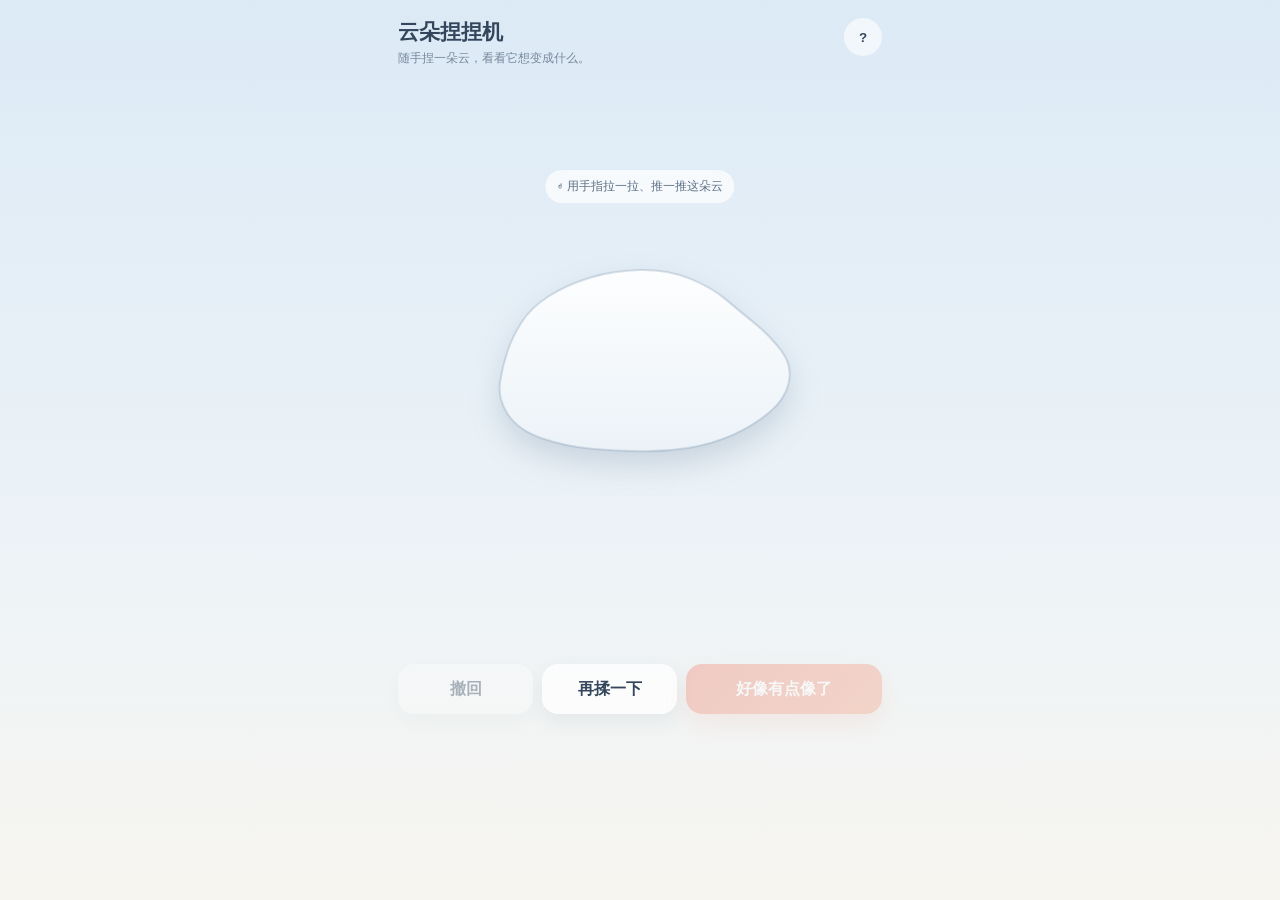
==== index.html @ 97c997d3 "feat: add mobile cloud squish prototype" ====
<!doctype html>
<html lang="zh-CN">
<head>
<meta charset="utf-8">
<meta name="viewport" content="width=device-width,initial-scale=1,maximum-scale=1,user-scalable=no,viewport-fit=cover">
<meta name="theme-color" content="#dceaf6">
<meta name="apple-mobile-web-app-capable" content="yes">
<title>云朵捏捏机</title>
<style>
:root{--ink:#34465b;--muted:#76879a;--accent:#f08d79}*{box-sizing:border-box;-webkit-tap-highlight-color:transparent}html,body{margin:0;width:100%;min-height:100%;overflow-x:hidden;background:linear-gradient(180deg,#dceaf6 0%,#edf3f7 62%,#f7f5f0 100%);font-family:-apple-system,BlinkMacSystemFont,"PingFang SC","Microsoft YaHei",sans-serif;color:var(--ink);overscroll-behavior:none}body:before{content:"";position:fixed;inset:0;pointer-events:none;opacity:.2;background-image:radial-gradient(rgba(255,255,255,.9) .7px,transparent .7px);background-size:8px 8px}.app{width:min(100%,520px);min-height:100dvh;margin:auto;padding:calc(18px + env(safe-area-inset-top)) 18px calc(20px + env(safe-area-inset-bottom));position:relative}.top{display:flex;justify-content:space-between;align-items:flex-start}.brand{font-size:21px;font-weight:800}.sub{font-size:12px;color:var(--muted);margin-top:4px}.help{width:38px;height:38px;border:0;border-radius:50%;background:rgba(255,255,255,.6);color:var(--ink);font-weight:800}.stage{height:min(65dvh,610px);min-height:430px;position:relative;margin:4px 0 8px;touch-action:none}canvas{display:block;width:100%;height:100%;touch-action:none}.hint{position:absolute;top:17%;left:50%;transform:translateX(-50%);padding:8px 12px;border-radius:999px;background:rgba(255,255,255,.72);font-size:12px;color:#5d7085;white-space:nowrap;pointer-events:none;transition:.3s}.hint.hide{opacity:0;transform:translate(-50%,-8px)}.toolbar{display:grid;grid-template-columns:1fr 1fr 1.45fr;gap:9px}.btn{border:0;min-height:50px;border-radius:16px;padding:0 12px;font:inherit;font-weight:750}.btn:active{transform:scale(.98)}.btn:disabled{opacity:.38}.secondary{background:rgba(255,255,255,.75);color:var(--ink);box-shadow:0 7px 20px rgba(67,87,108,.08)}.primary{background:linear-gradient(135deg,#ee8874,#f3a183);color:#fff;box-shadow:0 10px 25px rgba(238,136,116,.28)}.sheet,.modal{position:fixed;inset:0;background:rgba(46,60,76,.22);z-index:20;display:none}.sheet.open,.modal.open{display:block}.panel{position:absolute;left:50%;bottom:0;transform:translateX(-50%);width:min(100%,520px);background:#fbfcfd;border-radius:28px 28px 0 0;padding:20px 18px calc(20px + env(safe-area-inset-bottom));box-shadow:0 -20px 60px rgba(52,68,84,.16)}.panel h2{margin:0 0 6px;font-size:20px}.panel p{margin:0 0 14px;color:var(--muted);font-size:13px}.cards{display:grid;gap:10px}.card{border:1px solid #e7edf2;background:white;border-radius:18px;padding:15px 16px;text-align:left;color:var(--ink);font:inherit;display:flex;justify-content:space-between;align-items:center}.card strong{font-size:15px}.card small{color:#93a0ad}.sheet-actions{display:grid;grid-template-columns:1fr 1fr;gap:9px;margin-top:12px}.result{display:none;padding-top:18px}.result.active{display:block}.play.hide{display:none}.result-card{background:rgba(255,255,255,.8);border:1px solid rgba(255,255,255,.9);border-radius:28px;padding:16px;box-shadow:0 18px 50px rgba(64,83,109,.14)}.result-head{display:flex;justify-content:space-between;color:#8695a6;font-size:11px;letter-spacing:.12em}.result canvas{height:auto;aspect-ratio:1/1;margin:6px 0;border-radius:22px}.place{font-size:12px;color:#8b99a8}.result h2{font-size:24px;margin:6px 0 8px}.result p{font-size:14px;line-height:1.7;color:#5d6d7e;margin:0}.result-actions{grid-template-columns:1fr 1.25fr;margin-top:12px}.tip{text-align:center;font-size:12px;color:#8997a7}.modal-box{position:absolute;left:50%;top:50%;transform:translate(-50%,-50%);width:min(calc(100% - 36px),440px);background:#fff;border-radius:24px;padding:22px;box-shadow:0 20px 60px rgba(50,65,80,.2)}.modal-box h2{margin:0 0 12px}.modal-box p{color:var(--muted);line-height:1.7;font-size:14px}.close{width:100%;margin-top:8px}@media(max-height:700px){.stage{height:57dvh;min-height:350px}.btn{min-height:46px}}
</style>
</head>
<body>
<main class="app">
<header class="top"><div><div class="brand">云朵捏捏机</div><div class="sub">随手捏一朵云，看看它想变成什么。</div></div><button id="help" class="help">?</button></header>
<section id="play" class="play"><div id="stage" class="stage"><canvas id="cloud"></canvas><div id="hint" class="hint">☝︎ 用手指拉一拉、推一推这朵云</div></div><div class="toolbar"><button id="undo" class="btn secondary" disabled>撤回</button><button id="knead" class="btn secondary">再揉一下</button><button id="imagine" class="btn primary" disabled>好像有点像了</button></div></section>
<section id="result" class="result"><div class="result-card"><div class="result-head"><span>CLOUD SIGHTING</span><span id="no">#0000</span></div><canvas id="resultCanvas"></canvas><div id="place" class="place"></div><h2 id="title"></h2><p id="desc"></p></div><div class="toolbar result-actions"><button id="adjust" class="btn secondary">返回调整</button><button id="again" class="btn primary">再捏一朵</button></div><div class="tip">可以直接截图保存这朵云。</div></section>
</main>
<div id="sheet" class="sheet"><div class="panel"><h2>你觉得，它有点像什么？</h2><p>没有标准答案，选一个你第一眼想到的。</p><div id="cards" class="cards"></div><div class="sheet-actions"><button id="back" class="btn secondary">回去捏捏</button><button id="refresh" class="btn secondary">再想想（2）</button></div></div></div>
<div id="modal" class="modal"><div class="modal-box"><h2>怎么玩</h2><p>按住云朵边缘向外拉，可以让它长出去；往里推，可以压出凹陷；「再揉一下」会随机帮你揉出一点变化。捏到满意后，让它变成猫、面包或漂浮小岛。</p><button id="close" class="btn primary close">知道了</button></div></div>
<script>
(()=>{
const $=id=>document.getElementById(id),canvas=$('cloud'),ctx=canvas.getContext('2d'),stage=$('stage'),hint=$('hint'),undo=$('undo'),knead=$('knead'),imagine=$('imagine'),sheet=$('sheet'),cards=$('cards'),refresh=$('refresh'),play=$('play'),result=$('result'),rc=$('resultCanvas'),rctx=rc.getContext('2d');
let W=1,H=1,dpr=Math.min(devicePixelRatio||1,2),pts=[],history=[],drag=false,idx=-1,last=null,changed=false,refreshLeft=2,saved=null,raf=0,t=0;
const meta={cat:{name:'一只趴着的猫',hint:'圆、软、懒洋洋',title:'趴着的猫云',desc:['悄悄长出了两只耳朵。','看起来没有起床的打算。','它只是想在天上趴一会儿。']},bread:{name:'一块刚出炉的面包',hint:'扁、蓬松、暖乎乎',title:'面包云',desc:['正在假装一块面包。','刚出炉，还带着一点天空味。','它看起来很适合配一杯牛奶。']},island:{name:'一座漂浮的小岛',hint:'不规则、有高低起伏',title:'漂浮小岛云',desc:['准备漂去一个没有闹钟的地方。','岛上今天没有人赶时间。','它可能正在寻找一片更蓝的天空。']}};
const places=['早餐开始之前','星期日下午四点','一扇没关好的窗外','回家路上的第三个红灯','刚刚醒来的天空','没有人赶时间的地方'];
function fit(){const r=canvas.getBoundingClientRect();W=Math.max(1,r.width);H=Math.max(1,r.height);canvas.width=Math.round(W*dpr);canvas.height=Math.round(H*dpr);ctx.setTransform(dpr,0,0,dpr,0,0);if(!pts.length)reset()}
function reset(){pts=[];const cx=W*.5,cy=H*.5,rx=Math.min(W*.31,145),ry=Math.min(H*.16,92),n=18;for(let i=0;i<n;i++){const a=Math.PI*2*i/n,w=1+Math.sin(a*3+.4)*.07+Math.cos(a*5)*.025;pts.push({x:cx+Math.cos(a)*rx*w,y:cy+Math.sin(a)*ry*w})}history=[];changed=false;refreshLeft=2;update();hint.classList.remove('hide')}
const clone=(a=pts)=>a.map(p=>({x:p.x,y:p.y}));
function path(c,a,off=0){c.beginPath();const n=a.length,p0=a[0];c.moveTo((a[n-1].x+p0.x)/2,(a[n-1].y+p0.y)/2+off);for(let i=0;i<n;i++){const p=a[i],q=a[(i+1)%n];c.quadraticCurveTo(p.x,p.y+off,(p.x+q.x)/2,(p.y+q.y)/2+off)}c.closePath()}
function draw(){ctx.clearRect(0,0,W,H);const off=Math.sin(t)*2.2;t+=.025;const g=ctx.createLinearGradient(0,H*.3,0,H*.7);g.addColorStop(0,'#fff');g.addColorStop(1,'#e9f1f7');ctx.save();ctx.shadowColor='rgba(82,108,136,.22)';ctx.shadowBlur=30;ctx.shadowOffsetY=14;path(ctx,pts,off);ctx.fillStyle=g;ctx.fill();ctx.restore();path(ctx,pts,off);ctx.strokeStyle='rgba(103,132,159,.24)';ctx.lineWidth=2;ctx.stroke();raf=requestAnimationFrame(draw)}
function pos(clientX,clientY){const r=canvas.getBoundingClientRect();return{x:clientX-r.left,y:clientY-r.top}}
function nearest(p){let bi=-1,bd=1e9;pts.forEach((q,i)=>{const d=Math.hypot(q.x-p.x,q.y-p.y);if(d<bd){bd=d;bi=i}});return bd<88?bi:-1}
function center(){return pts.reduce((a,p)=>({x:a.x+p.x/pts.length,y:a.y+p.y/pts.length}),{x:0,y:0})}
function smooth(s=.08){const a=clone(),n=pts.length;for(let i=0;i<n;i++){const p=a[(i-1+n)%n],c=a[i],q=a[(i+1)%n];pts[i].x=c.x*(1-s)+(p.x+q.x)*.5*s;pts[i].y=c.y*(1-s)+(p.y+q.y)*.5*s}}
function deform(i,dx,dy){const n=pts.length,c=center(),weights=[.18,.5,1,.5,.18];for(let k=-2;k<=2;k++){const j=(i+k+n)%n,w=weights[k+2];pts[j].x+=dx*w;pts[j].y+=dy*w;pts[j].x=Math.max(20,Math.min(W-20,pts[j].x));pts[j].y=Math.max(38,Math.min(H-35,pts[j].y));const vx=pts[j].x-c.x,vy=pts[j].y-c.y,r=Math.hypot(vx,vy),max=Math.min(W,H)*.43;if(r>max){pts[j].x=c.x+vx/r*max;pts[j].y=c.y+vy/r*max}}smooth(.06)}
function begin(p){idx=nearest(p);if(idx<0)return false;history.push(clone());if(history.length>10)history.shift();drag=true;last=p;hint.classList.add('hide');update();return true}
function move(p){if(!drag)return;deform(idx,p.x-last.x,p.y-last.y);last=p;changed=true;update()}
function end(){if(!drag)return;drag=false;idx=-1;smooth(.04)}
if('PointerEvent'in window){canvas.addEventListener('pointerdown',e=>{if(begin(pos(e.clientX,e.clientY))){if(canvas.setPointerCapture)canvas.setPointerCapture(e.pointerId);e.preventDefault()}});canvas.addEventListener('pointermove',e=>{if(drag){move(pos(e.clientX,e.clientY));e.preventDefault()}},{passive:false});canvas.addEventListener('pointerup',end);canvas.addEventListener('pointercancel',end)}else{canvas.addEventListener('touchstart',e=>{const x=e.touches[0];if(x&&begin(pos(x.clientX,x.clientY)))e.preventDefault()},{passive:false});canvas.addEventListener('touchmove',e=>{const x=e.touches[0];if(x&&drag){move(pos(x.clientX,x.clientY));e.preventDefault()}},{passive:false});canvas.addEventListener('touchend',end);canvas.addEventListener('touchcancel',end)}
function update(){undo.disabled=!history.length;imagine.disabled=!changed}
undo.onclick=()=>{const a=history.pop();if(a){pts=a;changed=history.length>0;update()}};
knead.onclick=()=>{history.push(clone());if(history.length>10)history.shift();const c=center();for(let n=0;n<3;n++){const i=Math.floor(Math.random()*pts.length),p=pts[i],vx=p.x-c.x,vy=p.y-c.y,r=Math.max(1,Math.hypot(vx,vy)),a=10+Math.random()*16;p.x+=vx/r*a*(Math.random()>.35?1:-.5);p.y+=vy/r*a*(Math.random()>.35?1:-.5)}smooth(.12);changed=true;hint.classList.add('hide');update()};
function rank(){const xs=pts.map(p=>p.x),ys=pts.map(p=>p.y),ratio=(Math.max(...xs)-Math.min(...xs))/(Math.max(...ys)-Math.min(...ys));return ratio>1.75?['bread','cat','island']:ratio<1.3?['island','cat','bread']:['cat','island','bread']}
function show(){cards.innerHTML='';rank().forEach(id=>{const b=document.createElement('button');b.className='card';b.innerHTML=`<strong>${meta[id].name}</strong><small>${meta[id].hint} →</small>`;b.onclick=()=>choose(id);cards.appendChild(b)});sheet.classList.add('open')}
imagine.onclick=show;$('back').onclick=()=>sheet.classList.remove('open');sheet.onclick=e=>{if(e.target===sheet)sheet.classList.remove('open')};refresh.onclick=()=>{if(refreshLeft>0){refreshLeft--;refresh.textContent=refreshLeft?`再想想（${refreshLeft}）`:'就从这三个里选';if(!refreshLeft)refresh.disabled=true;show()}};
function bounds(a){const xs=a.map(p=>p.x),ys=a.map(p=>p.y);return{minX:Math.min(...xs),maxX:Math.max(...xs),minY:Math.min(...ys),maxY:Math.max(...ys)}}
function normalized(a,w,h){const b=bounds(a),bw=b.maxX-b.minX,bh=b.maxY-b.minY,s=Math.min(w*.62/bw,h*.62/bh),ox=(w-bw*s)/2-b.minX*s,oy=(h-bh*s)/2-b.minY*s;return a.map(p=>({x:p.x*s+ox,y:p.y*s+oy}))}
function choose(id){saved=clone();sheet.classList.remove('open');render(id);play.classList.add('hide');result.classList.add('active')}
function render(id){const size=Math.min(900,Math.max(560,innerWidth*2));rc.width=rc.height=size;const p=normalized(pts,size,size),b=bounds(p),bw=b.maxX-b.minX,bh=b.maxY-b.minY,cx=(b.minX+b.maxX)/2,cy=(b.minY+b.maxY)/2,seed=Math.floor(Math.random()*9000)+1000,m=meta[id];const bg=rctx.createLinearGradient(0,0,0,size);bg.addColorStop(0,id==='bread'?'#f5dfcb':'#cfe4f4');bg.addColorStop(1,'#f6f7f5');rctx.fillStyle=bg;rctx.fillRect(0,0,size,size);rctx.save();rctx.shadowColor='rgba(60,78,98,.15)';rctx.shadowBlur=24;rctx.shadowOffsetY=12;path(rctx,p);rctx.fillStyle=id==='bread'?'#f5d5aa':'#fffdf8';rctx.fill();rctx.restore();rctx.strokeStyle='#596778';rctx.lineWidth=size*.007;rctx.lineCap='round';rctx.lineJoin='round';if(id==='cat'){rctx.beginPath();rctx.moveTo(cx-bw*.22,b.minY+bh*.13);rctx.lineTo(cx-bw*.14,b.minY-bh*.03);rctx.lineTo(cx-bw*.06,b.minY+bh*.14);rctx.moveTo(cx+bw*.06,b.minY+bh*.14);rctx.lineTo(cx+bw*.14,b.minY-bh*.03);rctx.lineTo(cx+bw*.22,b.minY+bh*.13);rctx.stroke();rctx.beginPath();rctx.arc(cx-bw*.13,cy,bw*.055,.15*Math.PI,.85*Math.PI);rctx.arc(cx+bw*.13,cy,bw*.055,.15*Math.PI,.85*Math.PI);rctx.stroke();rctx.beginPath();rctx.moveTo(b.maxX-bw*.05,cy+bh*.12);rctx.bezierCurveTo(b.maxX+bw*.2,cy+bh*.1,b.maxX+bw*.2,cy-bh*.18,b.maxX+bw*.05,cy-bh*.18);rctx.stroke()}if(id==='bread'){rctx.strokeStyle='#af7953';for(let i=-1;i<=1;i++){rctx.beginPath();rctx.moveTo(cx+i*bw*.16-bw*.05,b.minY+bh*.27);rctx.quadraticCurveTo(cx+i*bw*.16,cy-bh*.14,cx+i*bw*.16+bw*.05,cy-bh*.04);rctx.stroke()}}if(id==='island'){rctx.strokeStyle='#66806b';rctx.beginPath();rctx.moveTo(b.minX+bw*.15,b.minY+bh*.1);rctx.quadraticCurveTo(cx,b.minY-bh*.06,b.maxX-bw*.13,b.minY+bh*.12);rctx.stroke();[-.16,.02,.2].forEach(dx=>{const x=cx+bw*dx,y=b.minY+bh*.06;rctx.beginPath();rctx.moveTo(x,y+bh*.16);rctx.lineTo(x,y);rctx.stroke();rctx.fillStyle='#78907d';rctx.beginPath();rctx.arc(x,y-bh*.02,bw*.055,0,Math.PI*2);rctx.fill()})}$('no').textContent='#'+seed;$('place').textContent='目击地点：'+places[seed%places.length];$('title').textContent=m.title;$('desc').textContent=m.desc[seed%m.desc.length]}
$('adjust').onclick=()=>{if(saved)pts=clone(saved);result.classList.remove('active');play.classList.remove('hide')};$('again').onclick=()=>{result.classList.remove('active');play.classList.remove('hide');reset()};$('help').onclick=()=>$('modal').classList.add('open');$('close').onclick=()=>$('modal').classList.remove('open');$('modal').onclick=e=>{if(e.target===$('modal'))$('modal').classList.remove('open')};
addEventListener('resize',()=>{clearTimeout(window._r);window._r=setTimeout(fit,100)});fit();draw();
})();
</script>
</body>
</html>
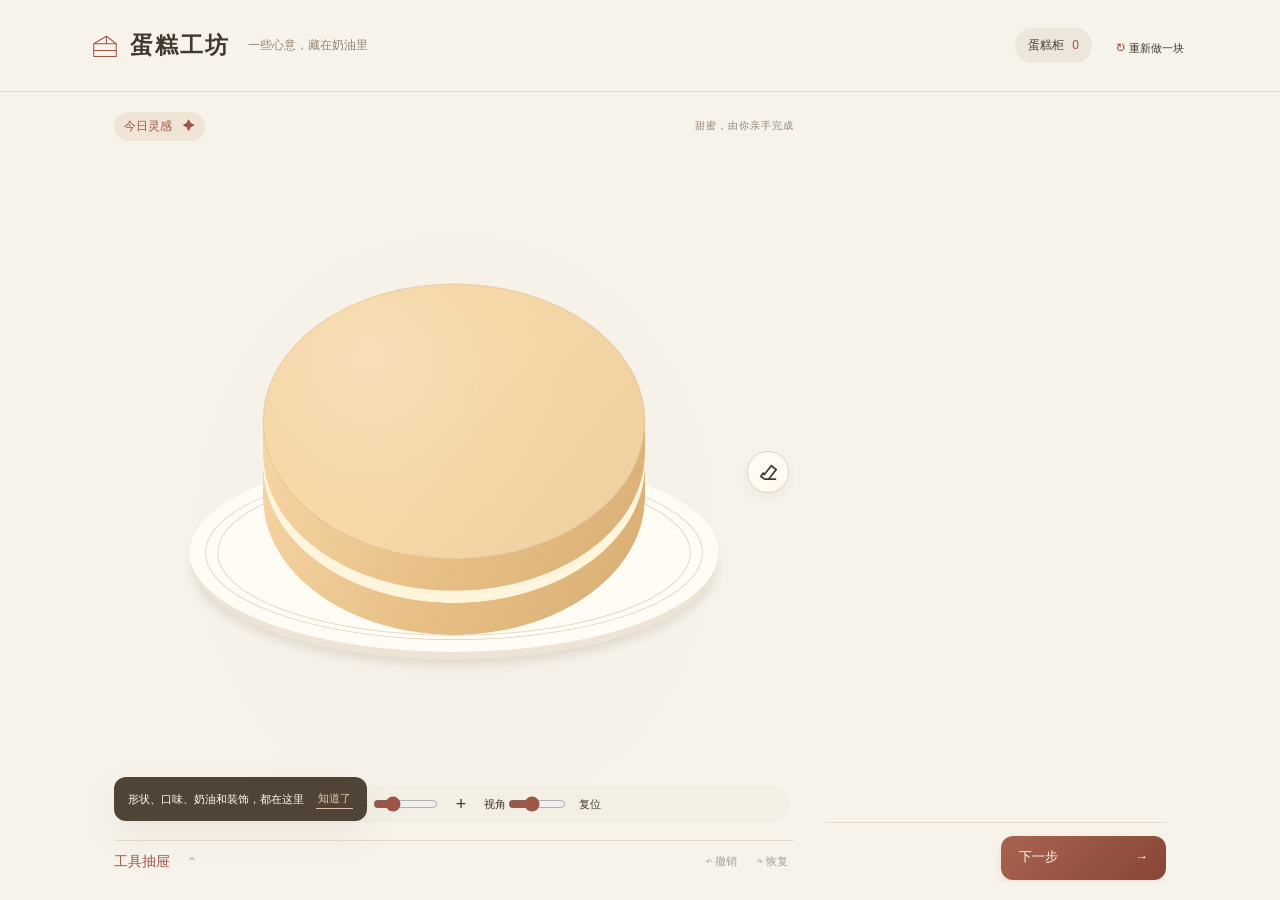
==== commit 2b23c7d0: "Add files via upload" ====
--- a/index.html
+++ b/index.html
@@ -1,56 +1,45 @@
 <!doctype html>
 <html lang="zh-CN">
 <head>
-<meta charset="utf-8">
-<meta name="viewport" content="width=device-width,initial-scale=1,maximum-scale=1,user-scalable=no,viewport-fit=cover">
-<meta name="theme-color" content="#dceaf6">
-<meta name="apple-mobile-web-app-capable" content="yes">
-<title>云朵捏捏机</title>
-<style>
-:root{--ink:#34465b;--muted:#76879a;--accent:#f08d79}*{box-sizing:border-box;-webkit-tap-highlight-color:transparent}html,body{margin:0;width:100%;min-height:100%;overflow-x:hidden;background:linear-gradient(180deg,#dceaf6 0%,#edf3f7 62%,#f7f5f0 100%);font-family:-apple-system,BlinkMacSystemFont,"PingFang SC","Microsoft YaHei",sans-serif;color:var(--ink);overscroll-behavior:none}body:before{content:"";position:fixed;inset:0;pointer-events:none;opacity:.2;background-image:radial-gradient(rgba(255,255,255,.9) .7px,transparent .7px);background-size:8px 8px}.app{width:min(100%,520px);min-height:100dvh;margin:auto;padding:calc(18px + env(safe-area-inset-top)) 18px calc(20px + env(safe-area-inset-bottom));position:relative}.top{display:flex;justify-content:space-between;align-items:flex-start}.brand{font-size:21px;font-weight:800}.sub{font-size:12px;color:var(--muted);margin-top:4px}.help{width:38px;height:38px;border:0;border-radius:50%;background:rgba(255,255,255,.6);color:var(--ink);font-weight:800}.stage{height:min(65dvh,610px);min-height:430px;position:relative;margin:4px 0 8px;touch-action:none}canvas{display:block;width:100%;height:100%;touch-action:none}.hint{position:absolute;top:17%;left:50%;transform:translateX(-50%);padding:8px 12px;border-radius:999px;background:rgba(255,255,255,.72);font-size:12px;color:#5d7085;white-space:nowrap;pointer-events:none;transition:.3s}.hint.hide{opacity:0;transform:translate(-50%,-8px)}.toolbar{display:grid;grid-template-columns:1fr 1fr 1.45fr;gap:9px}.btn{border:0;min-height:50px;border-radius:16px;padding:0 12px;font:inherit;font-weight:750}.btn:active{transform:scale(.98)}.btn:disabled{opacity:.38}.secondary{background:rgba(255,255,255,.75);color:var(--ink);box-shadow:0 7px 20px rgba(67,87,108,.08)}.primary{background:linear-gradient(135deg,#ee8874,#f3a183);color:#fff;box-shadow:0 10px 25px rgba(238,136,116,.28)}.sheet,.modal{position:fixed;inset:0;background:rgba(46,60,76,.22);z-index:20;display:none}.sheet.open,.modal.open{display:block}.panel{position:absolute;left:50%;bottom:0;transform:translateX(-50%);width:min(100%,520px);background:#fbfcfd;border-radius:28px 28px 0 0;padding:20px 18px calc(20px + env(safe-area-inset-bottom));box-shadow:0 -20px 60px rgba(52,68,84,.16)}.panel h2{margin:0 0 6px;font-size:20px}.panel p{margin:0 0 14px;color:var(--muted);font-size:13px}.cards{display:grid;gap:10px}.card{border:1px solid #e7edf2;background:white;border-radius:18px;padding:15px 16px;text-align:left;color:var(--ink);font:inherit;display:flex;justify-content:space-between;align-items:center}.card strong{font-size:15px}.card small{color:#93a0ad}.sheet-actions{display:grid;grid-template-columns:1fr 1fr;gap:9px;margin-top:12px}.result{display:none;padding-top:18px}.result.active{display:block}.play.hide{display:none}.result-card{background:rgba(255,255,255,.8);border:1px solid rgba(255,255,255,.9);border-radius:28px;padding:16px;box-shadow:0 18px 50px rgba(64,83,109,.14)}.result-head{display:flex;justify-content:space-between;color:#8695a6;font-size:11px;letter-spacing:.12em}.result canvas{height:auto;aspect-ratio:1/1;margin:6px 0;border-radius:22px}.place{font-size:12px;color:#8b99a8}.result h2{font-size:24px;margin:6px 0 8px}.result p{font-size:14px;line-height:1.7;color:#5d6d7e;margin:0}.result-actions{grid-template-columns:1fr 1.25fr;margin-top:12px}.tip{text-align:center;font-size:12px;color:#8997a7}.modal-box{position:absolute;left:50%;top:50%;transform:translate(-50%,-50%);width:min(calc(100% - 36px),440px);background:#fff;border-radius:24px;padding:22px;box-shadow:0 20px 60px rgba(50,65,80,.2)}.modal-box h2{margin:0 0 12px}.modal-box p{color:var(--muted);line-height:1.7;font-size:14px}.close{width:100%;margin-top:8px}@media(max-height:700px){.stage{height:57dvh;min-height:350px}.btn{min-height:46px}}
-</style>
+  <meta charset="utf-8">
+  <meta name="viewport" content="width=device-width, initial-scale=1.0, maximum-scale=1.0, user-scalable=no, viewport-fit=cover">
+  <meta name="theme-color" content="#f7f3eb">
+  <meta name="description" content="亲手做一块蛋糕，把一句话或一张照片藏进去。">
+  <title>蛋糕工坊</title>
+  <link rel="stylesheet" href="./styles.css">
 </head>
 <body>
-<main class="app">
-<header class="top"><div><div class="brand">云朵捏捏机</div><div class="sub">随手捏一朵云，看看它想变成什么。</div></div><button id="help" class="help">?</button></header>
-<section id="play" class="play"><div id="stage" class="stage"><canvas id="cloud"></canvas><div id="hint" class="hint">☝︎ 用手指拉一拉、推一推这朵云</div></div><div class="toolbar"><button id="undo" class="btn secondary" disabled>撤回</button><button id="knead" class="btn secondary">再揉一下</button><button id="imagine" class="btn primary" disabled>好像有点像了</button></div></section>
-<section id="result" class="result"><div class="result-card"><div class="result-head"><span>CLOUD SIGHTING</span><span id="no">#0000</span></div><canvas id="resultCanvas"></canvas><div id="place" class="place"></div><h2 id="title"></h2><p id="desc"></p></div><div class="toolbar result-actions"><button id="adjust" class="btn secondary">返回调整</button><button id="again" class="btn primary">再捏一朵</button></div><div class="tip">可以直接截图保存这朵云。</div></section>
-</main>
-<div id="sheet" class="sheet"><div class="panel"><h2>你觉得，它有点像什么？</h2><p>没有标准答案，选一个你第一眼想到的。</p><div id="cards" class="cards"></div><div class="sheet-actions"><button id="back" class="btn secondary">回去捏捏</button><button id="refresh" class="btn secondary">再想想（2）</button></div></div></div>
-<div id="modal" class="modal"><div class="modal-box"><h2>怎么玩</h2><p>按住云朵边缘向外拉，可以让它长出去；往里推，可以压出凹陷；「再揉一下」会随机帮你揉出一点变化。捏到满意后，让它变成猫、面包或漂浮小岛。</p><button id="close" class="btn primary close">知道了</button></div></div>
-<script>
-(()=>{
-const $=id=>document.getElementById(id),canvas=$('cloud'),ctx=canvas.getContext('2d'),stage=$('stage'),hint=$('hint'),undo=$('undo'),knead=$('knead'),imagine=$('imagine'),sheet=$('sheet'),cards=$('cards'),refresh=$('refresh'),play=$('play'),result=$('result'),rc=$('resultCanvas'),rctx=rc.getContext('2d');
-let W=1,H=1,dpr=Math.min(devicePixelRatio||1,2),pts=[],history=[],drag=false,idx=-1,last=null,changed=false,refreshLeft=2,saved=null,raf=0,t=0;
-const meta={cat:{name:'一只趴着的猫',hint:'圆、软、懒洋洋',title:'趴着的猫云',desc:['悄悄长出了两只耳朵。','看起来没有起床的打算。','它只是想在天上趴一会儿。']},bread:{name:'一块刚出炉的面包',hint:'扁、蓬松、暖乎乎',title:'面包云',desc:['正在假装一块面包。','刚出炉，还带着一点天空味。','它看起来很适合配一杯牛奶。']},island:{name:'一座漂浮的小岛',hint:'不规则、有高低起伏',title:'漂浮小岛云',desc:['准备漂去一个没有闹钟的地方。','岛上今天没有人赶时间。','它可能正在寻找一片更蓝的天空。']}};
-const places=['早餐开始之前','星期日下午四点','一扇没关好的窗外','回家路上的第三个红灯','刚刚醒来的天空','没有人赶时间的地方'];
-function fit(){const r=canvas.getBoundingClientRect();W=Math.max(1,r.width);H=Math.max(1,r.height);canvas.width=Math.round(W*dpr);canvas.height=Math.round(H*dpr);ctx.setTransform(dpr,0,0,dpr,0,0);if(!pts.length)reset()}
-function reset(){pts=[];const cx=W*.5,cy=H*.5,rx=Math.min(W*.31,145),ry=Math.min(H*.16,92),n=18;for(let i=0;i<n;i++){const a=Math.PI*2*i/n,w=1+Math.sin(a*3+.4)*.07+Math.cos(a*5)*.025;pts.push({x:cx+Math.cos(a)*rx*w,y:cy+Math.sin(a)*ry*w})}history=[];changed=false;refreshLeft=2;update();hint.classList.remove('hide')}
-const clone=(a=pts)=>a.map(p=>({x:p.x,y:p.y}));
-function path(c,a,off=0){c.beginPath();const n=a.length,p0=a[0];c.moveTo((a[n-1].x+p0.x)/2,(a[n-1].y+p0.y)/2+off);for(let i=0;i<n;i++){const p=a[i],q=a[(i+1)%n];c.quadraticCurveTo(p.x,p.y+off,(p.x+q.x)/2,(p.y+q.y)/2+off)}c.closePath()}
-function draw(){ctx.clearRect(0,0,W,H);const off=Math.sin(t)*2.2;t+=.025;const g=ctx.createLinearGradient(0,H*.3,0,H*.7);g.addColorStop(0,'#fff');g.addColorStop(1,'#e9f1f7');ctx.save();ctx.shadowColor='rgba(82,108,136,.22)';ctx.shadowBlur=30;ctx.shadowOffsetY=14;path(ctx,pts,off);ctx.fillStyle=g;ctx.fill();ctx.restore();path(ctx,pts,off);ctx.strokeStyle='rgba(103,132,159,.24)';ctx.lineWidth=2;ctx.stroke();raf=requestAnimationFrame(draw)}
-function pos(clientX,clientY){const r=canvas.getBoundingClientRect();return{x:clientX-r.left,y:clientY-r.top}}
-function nearest(p){let bi=-1,bd=1e9;pts.forEach((q,i)=>{const d=Math.hypot(q.x-p.x,q.y-p.y);if(d<bd){bd=d;bi=i}});return bd<88?bi:-1}
-function center(){return pts.reduce((a,p)=>({x:a.x+p.x/pts.length,y:a.y+p.y/pts.length}),{x:0,y:0})}
-function smooth(s=.08){const a=clone(),n=pts.length;for(let i=0;i<n;i++){const p=a[(i-1+n)%n],c=a[i],q=a[(i+1)%n];pts[i].x=c.x*(1-s)+(p.x+q.x)*.5*s;pts[i].y=c.y*(1-s)+(p.y+q.y)*.5*s}}
-function deform(i,dx,dy){const n=pts.length,c=center(),weights=[.18,.5,1,.5,.18];for(let k=-2;k<=2;k++){const j=(i+k+n)%n,w=weights[k+2];pts[j].x+=dx*w;pts[j].y+=dy*w;pts[j].x=Math.max(20,Math.min(W-20,pts[j].x));pts[j].y=Math.max(38,Math.min(H-35,pts[j].y));const vx=pts[j].x-c.x,vy=pts[j].y-c.y,r=Math.hypot(vx,vy),max=Math.min(W,H)*.43;if(r>max){pts[j].x=c.x+vx/r*max;pts[j].y=c.y+vy/r*max}}smooth(.06)}
-function begin(p){idx=nearest(p);if(idx<0)return false;history.push(clone());if(history.length>10)history.shift();drag=true;last=p;hint.classList.add('hide');update();return true}
-function move(p){if(!drag)return;deform(idx,p.x-last.x,p.y-last.y);last=p;changed=true;update()}
-function end(){if(!drag)return;drag=false;idx=-1;smooth(.04)}
-if('PointerEvent'in window){canvas.addEventListener('pointerdown',e=>{if(begin(pos(e.clientX,e.clientY))){if(canvas.setPointerCapture)canvas.setPointerCapture(e.pointerId);e.preventDefault()}});canvas.addEventListener('pointermove',e=>{if(drag){move(pos(e.clientX,e.clientY));e.preventDefault()}},{passive:false});canvas.addEventListener('pointerup',end);canvas.addEventListener('pointercancel',end)}else{canvas.addEventListener('touchstart',e=>{const x=e.touches[0];if(x&&begin(pos(x.clientX,x.clientY)))e.preventDefault()},{passive:false});canvas.addEventListener('touchmove',e=>{const x=e.touches[0];if(x&&drag){move(pos(x.clientX,x.clientY));e.preventDefault()}},{passive:false});canvas.addEventListener('touchend',end);canvas.addEventListener('touchcancel',end)}
-function update(){undo.disabled=!history.length;imagine.disabled=!changed}
-undo.onclick=()=>{const a=history.pop();if(a){pts=a;changed=history.length>0;update()}};
-knead.onclick=()=>{history.push(clone());if(history.length>10)history.shift();const c=center();for(let n=0;n<3;n++){const i=Math.floor(Math.random()*pts.length),p=pts[i],vx=p.x-c.x,vy=p.y-c.y,r=Math.max(1,Math.hypot(vx,vy)),a=10+Math.random()*16;p.x+=vx/r*a*(Math.random()>.35?1:-.5);p.y+=vy/r*a*(Math.random()>.35?1:-.5)}smooth(.12);changed=true;hint.classList.add('hide');update()};
-function rank(){const xs=pts.map(p=>p.x),ys=pts.map(p=>p.y),ratio=(Math.max(...xs)-Math.min(...xs))/(Math.max(...ys)-Math.min(...ys));return ratio>1.75?['bread','cat','island']:ratio<1.3?['island','cat','bread']:['cat','island','bread']}
-function show(){cards.innerHTML='';rank().forEach(id=>{const b=document.createElement('button');b.className='card';b.innerHTML=`<strong>${meta[id].name}</strong><small>${meta[id].hint} →</small>`;b.onclick=()=>choose(id);cards.appendChild(b)});sheet.classList.add('open')}
-imagine.onclick=show;$('back').onclick=()=>sheet.classList.remove('open');sheet.onclick=e=>{if(e.target===sheet)sheet.classList.remove('open')};refresh.onclick=()=>{if(refreshLeft>0){refreshLeft--;refresh.textContent=refreshLeft?`再想想（${refreshLeft}）`:'就从这三个里选';if(!refreshLeft)refresh.disabled=true;show()}};
-function bounds(a){const xs=a.map(p=>p.x),ys=a.map(p=>p.y);return{minX:Math.min(...xs),maxX:Math.max(...xs),minY:Math.min(...ys),maxY:Math.max(...ys)}}
-function normalized(a,w,h){const b=bounds(a),bw=b.maxX-b.minX,bh=b.maxY-b.minY,s=Math.min(w*.62/bw,h*.62/bh),ox=(w-bw*s)/2-b.minX*s,oy=(h-bh*s)/2-b.minY*s;return a.map(p=>({x:p.x*s+ox,y:p.y*s+oy}))}
-function choose(id){saved=clone();sheet.classList.remove('open');render(id);play.classList.add('hide');result.classList.add('active')}
-function render(id){const size=Math.min(900,Math.max(560,innerWidth*2));rc.width=rc.height=size;const p=normalized(pts,size,size),b=bounds(p),bw=b.maxX-b.minX,bh=b.maxY-b.minY,cx=(b.minX+b.maxX)/2,cy=(b.minY+b.maxY)/2,seed=Math.floor(Math.random()*9000)+1000,m=meta[id];const bg=rctx.createLinearGradient(0,0,0,size);bg.addColorStop(0,id==='bread'?'#f5dfcb':'#cfe4f4');bg.addColorStop(1,'#f6f7f5');rctx.fillStyle=bg;rctx.fillRect(0,0,size,size);rctx.save();rctx.shadowColor='rgba(60,78,98,.15)';rctx.shadowBlur=24;rctx.shadowOffsetY=12;path(rctx,p);rctx.fillStyle=id==='bread'?'#f5d5aa':'#fffdf8';rctx.fill();rctx.restore();rctx.strokeStyle='#596778';rctx.lineWidth=size*.007;rctx.lineCap='round';rctx.lineJoin='round';if(id==='cat'){rctx.beginPath();rctx.moveTo(cx-bw*.22,b.minY+bh*.13);rctx.lineTo(cx-bw*.14,b.minY-bh*.03);rctx.lineTo(cx-bw*.06,b.minY+bh*.14);rctx.moveTo(cx+bw*.06,b.minY+bh*.14);rctx.lineTo(cx+bw*.14,b.minY-bh*.03);rctx.lineTo(cx+bw*.22,b.minY+bh*.13);rctx.stroke();rctx.beginPath();rctx.arc(cx-bw*.13,cy,bw*.055,.15*Math.PI,.85*Math.PI);rctx.arc(cx+bw*.13,cy,bw*.055,.15*Math.PI,.85*Math.PI);rctx.stroke();rctx.beginPath();rctx.moveTo(b.maxX-bw*.05,cy+bh*.12);rctx.bezierCurveTo(b.maxX+bw*.2,cy+bh*.1,b.maxX+bw*.2,cy-bh*.18,b.maxX+bw*.05,cy-bh*.18);rctx.stroke()}if(id==='bread'){rctx.strokeStyle='#af7953';for(let i=-1;i<=1;i++){rctx.beginPath();rctx.moveTo(cx+i*bw*.16-bw*.05,b.minY+bh*.27);rctx.quadraticCurveTo(cx+i*bw*.16,cy-bh*.14,cx+i*bw*.16+bw*.05,cy-bh*.04);rctx.stroke()}}if(id==='island'){rctx.strokeStyle='#66806b';rctx.beginPath();rctx.moveTo(b.minX+bw*.15,b.minY+bh*.1);rctx.quadraticCurveTo(cx,b.minY-bh*.06,b.maxX-bw*.13,b.minY+bh*.12);rctx.stroke();[-.16,.02,.2].forEach(dx=>{const x=cx+bw*dx,y=b.minY+bh*.06;rctx.beginPath();rctx.moveTo(x,y+bh*.16);rctx.lineTo(x,y);rctx.stroke();rctx.fillStyle='#78907d';rctx.beginPath();rctx.arc(x,y-bh*.02,bw*.055,0,Math.PI*2);rctx.fill()})}$('no').textContent='#'+seed;$('place').textContent='目击地点：'+places[seed%places.length];$('title').textContent=m.title;$('desc').textContent=m.desc[seed%m.desc.length]}
-$('adjust').onclick=()=>{if(saved)pts=clone(saved);result.classList.remove('active');play.classList.remove('hide')};$('again').onclick=()=>{result.classList.remove('active');play.classList.remove('hide');reset()};$('help').onclick=()=>$('modal').classList.add('open');$('close').onclick=()=>$('modal').classList.remove('open');$('modal').onclick=e=>{if(e.target===$('modal'))$('modal').classList.remove('open')};
-addEventListener('resize',()=>{clearTimeout(window._r);window._r=setTimeout(fit,100)});fit();draw();
-})();
-</script>
+  <header class="masthead">
+    <div class="wordmark" aria-label="蛋糕工坊"><svg viewBox="0 0 40 40" aria-hidden="true"><path d="M5 17 22 7l13 10v17H5Z M5 17h30 M5 26h30 M22 7v10"/></svg><span>蛋糕工坊</span></div>
+    <span class="header-note">一些心意，藏在奶油里</span>
+    <button id="cabinetBtn" class="cabinet-btn">蛋糕柜 <span id="cabinetCount">0</span></button>
+    <button id="resetBtn" class="reset-btn" aria-label="重新做一块" title="重新做一块"><span>↻</span> 重新做一块</button>
+  </header>
+  <main class="workspace">
+    <section class="atelier" aria-label="蛋糕制作画布">
+      <div class="atelier-top"><button id="inspirationBtn" class="inspiration-btn">今日灵感 <span>✦</span></button><span id="stageCaption">甜蜜，由你亲手完成</span></div>
+      <div id="canvasStage" class="canvas-stage"><div id="canvasWrap" class="canvas-wrap"><canvas id="cakeCanvas" width="1440" height="1360" aria-label="蛋糕画布：单指装饰，双指缩放；视角工具可调节远近"></canvas><button id="giftOpenBtn" class="gift-open" hidden>拆开这份甜蜜 <span>↗</span></button><div id="cutBubble" class="cut-bubble" hidden>沿虚线切开看看吧</div></div><div id="canvasTools" class="canvas-tools" aria-label="画布工具"></div></div>
+      <div id="viewControls" class="view-controls" aria-label="蛋糕视角"><button id="zoomOut" aria-label="缩小蛋糕">−</button><label><span id="zoomLabel">100%</span><input id="zoomSlider" type="range" min="80" max="160" value="100" aria-label="蛋糕大小"></label><button id="zoomIn" aria-label="放大蛋糕">+</button><label class="angle-control">视角<input id="angleSlider" type="range" min="60" max="90" value="72" aria-label="从立体到俯视"></label><button id="resetView" class="text-btn">复位</button></div>
+      <aside id="toolDrawer" class="tool-drawer" aria-label="蛋糕工具抽屉" aria-hidden="true"><div class="drawer-head"><b>工具抽屉</b><button id="drawerClose" aria-label="收起工具抽屉">↓</button></div><nav id="drawerTabs" class="drawer-tabs" aria-label="工具分类"></nav><div id="drawerContent" class="drawer-content"></div></aside>
+      <div class="stage-bottom"><button id="drawerToggle" class="drawer-toggle" aria-expanded="false" aria-controls="toolDrawer">工具抽屉 <span>⌃</span></button><div class="history-tools"><button id="undoBtn" class="text-btn" disabled aria-label="撤销上一次编辑">↶ 撤销</button><button id="redoBtn" class="text-btn" disabled aria-label="恢复上一次编辑">↷ 恢复</button></div></div>
+      <div id="drawerCoach" class="drawer-coach" role="status" hidden><span>形状、口味、奶油和装饰，都在这里</span><button id="dismissCoach">知道了</button></div>
+    </section>
+    <section class="recipe" aria-label="分步制作">
+      <div class="step-content" id="stepContent"></div>
+      <div class="step-footer"><button id="prevBtn" class="text-btn">← 上一步</button><button id="nextBtn" class="primary">下一步 <span>→</span></button></div>
+    </section>
+  </main>
+  <dialog id="previewDialog" aria-label="导出蛋糕">
+    <div class="preview-layout">
+      <div class="share-wrap"><button id="closePreviewBtn" class="preview-close" aria-label="退出导出">×</button><canvas id="shareCanvas" width="1440" height="2560" aria-label="蛋糕礼物视频预览"></canvas><button id="replayPreviewBtn" class="replay-preview" aria-label="重新播放礼物视频" title="重新播放" hidden>↻</button></div>
+      <div class="preview-controls"><h2>这份甜蜜，准备好了</h2><div id="exportProgress" class="export-progress" hidden><div class="export-progress-track" aria-hidden="true"><div id="exportProgressBar" class="export-progress-bar"></div></div><p id="exportProgressText">正在准备导出内容…</p></div><div id="shareActions"><button id="exportVideoBtn" class="primary" disabled>视频准备中…</button><button id="publishBtn" class="secondary" disabled>发布图片笔记 ↗</button></div></div>
+    </div>
+  </dialog>
+  <dialog id="cabinetDialog" class="collection-dialog" aria-label="我的蛋糕柜"><div class="dialog-heading"><div><span class="eyebrow">SWEET COLLECTION</span><h2>我的蛋糕柜</h2></div><button id="closeCabinet" class="icon-btn" aria-label="关闭蛋糕柜">×</button></div><p class="fine-print">收藏在这台设备的当前浏览器中，清除网站数据后会丢失。</p><div id="collectionBadges" class="collection-badges"></div><p id="cabinetStatus" role="status"></p><button id="undoRemove" class="text-btn" hidden>撤销刚刚的移除</button><div id="cabinetGrid" class="cabinet-grid"></div></dialog>
+  <dialog id="workDialog" class="work-dialog" aria-label="作品详情"><div class="dialog-heading"><h2 id="workDetailTitle"></h2><button id="closeWork" class="icon-btn" aria-label="关闭作品">×</button></div><div class="work-image-scroll"><img id="workImage" alt="完整蛋糕作品"></div><label class="detail-zoom">放大查看<input id="workZoom" type="range" min="100" max="240" value="100" aria-label="作品放大比例"></label><div class="work-actions"><button id="shareWork" class="primary">再次分享</button><button id="remixWork" class="secondary">做一款新变化</button><button id="removeWork" class="text-btn">移出蛋糕柜</button></div></dialog>
+  <dialog id="inspirationDialog" class="collection-dialog" aria-label="创作灵感"><div class="dialog-heading"><div><span class="eyebrow">A LITTLE INSPIRATION</span><h2>今天，想做哪一种甜？</h2></div><button id="closeInspiration" class="icon-btn" aria-label="关闭灵感">×</button></div><p id="dailyPrompt" class="daily-prompt"></p><div id="themeGrid" class="theme-grid"></div><p class="fine-print">套用后还能自由改造；每一款都可以撤销。</p></dialog>
+  <dialog id="resetDialog" class="reset-dialog"><h2 tabindex="-1" autofocus>重新做一块？</h2><p>会清空这块蛋糕和留言。</p><div><button id="cancelReset" class="text-btn">继续做这块</button><button id="confirmReset" class="primary">重新开始</button></div></dialog>
+  <div id="toast" role="status" aria-live="polite"></div>
+  <script src="./app.js"></script>
 </body>
-</html>+</html>
--- a/styles.css
+++ b/styles.css
@@ -0,0 +1,38 @@
+:root{color-scheme:light;--bg:#f7f3eb;--paper:#fffbf4;--ink:#43382f;--muted:#948270;--line:#e6dacc;--accent:#9c5748;--shadow:0 12px 38px #64422512;--header:92px;--safe-bottom:18px}
+*{box-sizing:border-box}html,body{margin:0;width:100%;height:100%;overflow:hidden;background:var(--bg);color:var(--ink);font:14px -apple-system,BlinkMacSystemFont,"PingFang SC",sans-serif;-webkit-tap-highlight-color:transparent}
+body *{-webkit-user-select:none;user-select:none;-webkit-touch-callout:none}input,textarea,[contenteditable]{-webkit-user-select:text;user-select:text;-webkit-touch-callout:default}
+button,input,textarea{font:inherit}button{cursor:pointer;touch-action:manipulation;color:inherit}button:disabled{opacity:.45;cursor:default}button:focus,a:focus,input:focus,textarea:focus{outline:2px solid #ae6b58;outline-offset:3px}button:focus-visible,a:focus-visible,input:focus-visible,textarea:focus-visible{outline:2px solid #ae6b58;outline-offset:3px}button{border:0;background:none}input[type=range]{accent-color:var(--accent);min-width:0}input[type=text],textarea{border:1px solid var(--line);border-radius:12px;background:#fffdf7;color:var(--ink);padding:12px}textarea{width:100%;height:100px;resize:vertical}h1,h2,p{margin:0}h1,h2{font-family:"Songti SC","Noto Serif CJK SC",serif;font-weight:500}h1{font-size:26px}h2{font-size:24px}a{color:inherit;text-decoration:none}[hidden]{display:none!important}
+.masthead{height:var(--header);display:flex;align-items:center;padding:22px 24px;border-bottom:1px solid var(--line)}.masthead>*+*{margin-left:18px}@media(min-width:1148px){.masthead{padding-left:calc((100vw - 1100px)/2);padding-right:calc((100vw - 1100px)/2)}}
+.wordmark{display:flex;align-items:center;white-space:nowrap;font-family:"Songti SC",serif;font-weight:600;font-size:23px;letter-spacing:2px}.wordmark svg{width:30px;margin-right:10px;height:30px;stroke:var(--accent);fill:none;stroke-width:1.4}.header-note{color:var(--muted);font-size:12px;flex:1}.cabinet-btn{padding:9px 13px;border-radius:20px;background:#ede6da;white-space:nowrap;font-size:12px}.cabinet-btn span{margin-left:5px;color:var(--accent)}.reset-btn{white-space:nowrap;font-size:11px}.reset-btn span{font-size:19px;color:var(--accent)}
+.workspace{max-width:1100px;margin:auto;height:calc(100vh - var(--header));height:calc(100dvh - var(--header));display:grid;grid-template-columns:minmax(0,1fr) 340px;grid-gap:32px;padding:18px 24px var(--safe-bottom)}
+.atelier{position:relative;display:flex;flex-direction:column;min-height:0;min-width:0}.atelier-top{height:32px;display:flex;align-items:center;justify-content:space-between;flex-shrink:0}.inspiration-btn{color:var(--accent);font-size:12px;padding:6px 10px;background:#f0e4d7;border-radius:18px}.inspiration-btn span{margin-left:8px}#stageCaption{font-size:10px;letter-spacing:1px;color:var(--muted)}
+.canvas-stage{flex:1;min-height:0;position:relative;display:flex;align-items:center;justify-content:center;overflow:hidden;background:radial-gradient(ellipse at 50% 60%,#e9dfcf38,transparent 65%);border-radius:24px;-webkit-user-select:none;user-select:none;-webkit-touch-callout:none}.canvas-wrap{position:relative;flex:none;max-width:100%;max-height:100%;-webkit-user-select:none;user-select:none;-webkit-touch-callout:none}#cakeCanvas{width:100%;height:100%;display:block;touch-action:none;-webkit-user-select:none;user-select:none;-webkit-touch-callout:none;-webkit-user-drag:none}
+.canvas-tools{position:absolute;right:5px;top:48%;z-index:2}.canvas-tool{display:grid;place-items:center;width:42px;height:42px;border:1px solid #e0d3c2;border-radius:50%;background:#fffbf3;box-shadow:0 4px 13px #6c4b2512}.canvas-tool svg{width:23px;height:23px;fill:none;stroke:currentColor;stroke-width:1.8}.canvas-tool.active{background:#f0dacc;border-color:var(--accent);color:var(--accent)}
+.view-controls{display:flex;align-items:center;justify-content:center;flex:0 0 38px;background:#efe9dd70;border-radius:20px;margin:0 4px 8px;padding:3px 8px;font-size:11px}.view-controls>*+*{margin-left:7px}.view-controls>button{font-size:18px;min-width:29px;min-height:30px}.view-controls label{display:flex;align-items:center}.view-controls label>*+*{margin-left:5px}.view-controls input{width:65px}.view-controls .angle-control{margin-left:8px}.view-controls .angle-control input{width:58px}.view-controls .text-btn{font-size:11px;min-width:30px;padding:4px}
+.tool-drawer{height:0;flex:0 0 auto;min-height:0;visibility:hidden;opacity:0;overflow:hidden;border:0 solid var(--line);border-radius:20px;background:#fffbf3;display:flex;flex-direction:column;transition:height .24s ease,opacity .2s ease,padding .24s ease;padding:0 16px}.tool-drawer.open{visibility:visible;opacity:1;height:285px;max-height:45%;padding:12px 16px;border-width:1px;box-shadow:var(--shadow)}.drawer-head{display:flex;justify-content:space-between;align-items:center;flex:0 0 30px}.drawer-head b{font-family:"Songti SC",serif;font-size:18px;font-weight:500}.drawer-head button{font-size:20px;min-width:35px;min-height:30px}.drawer-tabs{display:flex;flex:0 0 36px;border-bottom:1px solid var(--line);margin-bottom:8px}.drawer-tab{flex:1;color:var(--muted);font-size:12px}.drawer-tab.active{color:var(--accent);border-bottom:2px solid var(--accent)}.drawer-content{overflow:auto;min-height:0;flex:1;overscroll-behavior:contain;padding-bottom:3px}
+.stage-bottom{display:flex;align-items:center;justify-content:space-between;min-height:42px;flex-shrink:0;border-top:1px solid var(--line);margin-top:9px}.drawer-toggle{color:var(--accent);padding:9px 0}.drawer-toggle span{padding-left:14px}.history-tools{display:flex;font-size:11px}.history-tools>*+*{margin-left:8px}.text-btn{padding:9px 6px;background:none;border:0;font-size:13px}.history-tools .text-btn{font-size:11px}
+.drawer-coach{position:absolute;bottom:61px;left:0;background:#504437;color:#fffaf1;z-index:5;max-width:100%;padding:12px 14px;border-radius:12px;box-shadow:var(--shadow);font-size:11px;display:flex;align-items:center}.drawer-coach>*+*{margin-left:12px}.drawer-coach button{color:#edc4af;white-space:nowrap;border-bottom:1px solid currentColor;padding:2px}
+.recipe{min-height:0;min-width:0;display:flex;flex-direction:column;justify-content:flex-end;overflow:hidden}.step-content{overflow:auto;min-height:0;padding:12px 0}.step-content:empty{display:none}.intro{font-size:12px;color:var(--muted);margin:8px 0 16px;line-height:1.65}.step-footer{display:flex;align-items:center;justify-content:space-between;flex:0 0 60px;padding-top:10px;border-top:1px solid var(--line)}.primary,.secondary{border-radius:12px;min-height:44px;padding:12px 18px;text-align:center;font-size:13px;line-height:1.4}.primary{background:linear-gradient(135deg,#a96351,#884536);color:#fffaf2;box-shadow:0 5px 12px #88453618}.secondary{border:1px solid #bb9280;background:#fffaf3;color:var(--accent)}.step-footer .primary{min-width:165px;display:flex;justify-content:space-between}.step-footer .primary>*+*{margin-left:18px}.step-footer #prevBtn:disabled{visibility:hidden}
+.field-label{color:#756353;font-size:11px;margin:8px 0}.shape-options{display:grid;grid-template-columns:repeat(5,minmax(0,1fr));grid-gap:6px}.shape-option{display:grid;justify-items:center;grid-gap:4px;padding:6px;border:1px solid transparent;border-radius:10px}.shape-option svg{width:30px;height:30px;fill:#e3c79f;stroke:#b4936b;stroke-width:1}.shape-option small{font-size:10px}.selected{background:#f3e6da!important;border-color:#bb8066!important}.flavors,.design-options{display:flex;margin:7px 0}.flavors>*+*,.design-options>*+*{margin-left:7px}.flavor,.design-options button{flex:1;padding:9px 4px;border:1px solid var(--line);border-radius:9px;font-size:11px;background:#fffdf6}
+.palette{display:grid;grid-template-columns:repeat(6,minmax(0,1fr));grid-gap:3px}.swatch{border:1px solid transparent;border-radius:9px;padding:5px 2px;display:grid;justify-items:center;grid-gap:4px}.swatch i{width:24px;height:24px;border-radius:50%;background:var(--swatch);border:1px solid #a58c7155;box-shadow:inset 2px 2px 3px #ffffff88}.swatch small{font-size:9px;color:var(--muted)}.tool-options,.cream-actions{display:flex;margin-top:10px}.tool-options>*+*,.cream-actions>*+*{margin-left:8px}.tool-option,.cream-actions button{flex:1;border:1px solid var(--line);padding:9px 5px;border-radius:9px;font-size:12px}.tool-line{display:flex;align-items:center;margin:10px 0;font-size:11px}.tool-line input{flex:1;margin-left:12px}
+.toppings{display:grid;grid-template-columns:repeat(4,minmax(0,1fr));grid-gap:7px}.topping{display:grid;justify-items:center;padding:3px;border:1px solid var(--line);border-radius:12px;background:linear-gradient(#fffdf8,#f4ecdf)}.topping canvas{width:49px;height:49px;display:block}.topping small{font-size:10px;padding-bottom:5px}
+.mode-picker{display:grid;grid-template-columns:repeat(3,minmax(0,1fr));grid-gap:7px;margin-bottom:12px}.mode-card{display:flex;align-items:center;border:1px solid var(--line);padding:12px 8px;border-radius:12px;text-align:left}.mode-card>*+*{margin-left:7px}.mode-card.active{border-color:var(--accent);background:#f3e6da}.mode-mark{font-family:"Songti SC",serif;font-size:21px;color:var(--accent)}.mode-card b{display:block;font-size:12px;white-space:nowrap}.mode-card small{display:block;color:var(--muted);font-size:9px;margin-top:5px}.message-meta{display:flex;justify-content:flex-end;font-size:10px;color:var(--muted);margin-top:6px}.ideas{display:flex;flex-wrap:wrap;margin:0 0 8px}.idea{font-size:10px;padding:6px 8px;background:#eee4d6;border-radius:16px;margin:0 5px 5px 0}.recipe-note{font-size:12px;color:var(--muted);padding:12px 0}.photo-picker{display:grid;grid-template-columns:1fr 120px;grid-gap:12px;align-items:center}.photo-picker img{max-width:100%;width:100%;height:120px;object-fit:contain}.photo-picker>div{display:grid;grid-gap:5px}.photo-empty{display:grid;grid-gap:10px;text-align:center;font-size:12px;padding:14px;color:var(--muted)}
+body.is-cutting .stage-bottom{display:none}body.is-cutting .atelier-top{justify-content:flex-start}.gift-open{position:absolute;bottom:8%;left:50%;transform:translateX(-50%);padding:12px 23px;white-space:nowrap;background:#fffbf1;border:1px solid #be947b;border-radius:28px;box-shadow:var(--shadow);color:var(--accent)}.cut-bubble{position:absolute;top:12%;left:50%;transform:translateX(-50%);white-space:nowrap;background:#fffaf2;border-radius:30px;padding:9px 15px;font-size:12px;color:var(--accent);box-shadow:var(--shadow)}
+dialog{border:1px solid var(--line);border-radius:22px;background:var(--bg);color:var(--ink);padding:0;box-shadow:0 25px 80px #30251933}dialog:focus,dialog:focus-visible{outline:none}dialog::backdrop{background:#312c2566;-webkit-backdrop-filter:blur(5px);backdrop-filter:blur(5px)}#previewDialog{width:calc(100vw - 48px);max-width:930px;height:calc(100vh - 70px);max-height:860px;outline:none}.preview-layout{display:grid;grid-template-columns:minmax(0,1fr) 320px;height:100%;min-height:0}.share-wrap{position:relative;display:flex;align-items:center;justify-content:center;min-width:0;min-height:0;padding:16px;overflow:hidden}.preview-close{position:absolute;top:18px;right:18px;z-index:3;padding:4px 6px;background:none;border:0;box-shadow:none;font-size:28px;line-height:1;color:var(--accent)}#shareCanvas{display:block;max-width:100%;max-height:100%;width:auto;height:100%;object-fit:contain;border-radius:8px}.replay-preview{position:absolute;right:28px;bottom:28px;width:42px;height:42px;border-radius:50%;background:#fffaf2;border:1px solid #c8a38e;box-shadow:var(--shadow);color:var(--accent);font-size:22px;line-height:1}.preview-controls{display:flex;flex-direction:column;justify-content:center;padding:22px;overflow:auto;min-height:0}.preview-controls>*+*{margin-top:12px}.preview-controls h2{font-size:23px}.export-progress{margin-bottom:2px}.export-progress-track{height:6px;border-radius:999px;background:#eadfd3;overflow:hidden}.export-progress-bar{height:100%;width:0;border-radius:999px;background:linear-gradient(90deg,#c48d78,#9c5748)}#exportProgressText{font-size:11px;color:var(--muted);margin-top:8px;line-height:1.5}.fine-print{font-size:10px;color:var(--muted);line-height:1.65}
+#shareActions{display:grid;grid-template-columns:1fr 1fr;grid-gap:10px}#shareActions button{min-width:0;white-space:nowrap;padding:12px 6px;font-size:12px}
+.reset-dialog{width:320px;padding:28px}.reset-dialog p{color:var(--muted);line-height:1.7;margin:15px 0 22px}.reset-dialog>div{display:flex;justify-content:space-between}.reset-dialog>div>*+*{margin-left:12px}.reset-dialog h2:focus{outline:none}
+.collection-dialog{width:calc(100vw - 40px);max-width:820px;height:calc(100vh - 80px);max-height:800px;padding:24px;overflow:auto;overscroll-behavior:contain}.dialog-heading{display:flex;align-items:center;justify-content:space-between;margin-bottom:12px}.eyebrow{color:#a77f67;letter-spacing:2px;font:9px Georgia,serif;display:block;margin-bottom:7px}.icon-btn{display:grid;place-items:center;flex:0 0 36px;height:36px;border-radius:50%;background:#ebe0d3;font-size:22px}.collection-badges{display:flex;flex-wrap:wrap;margin:15px 0}.badge{padding:7px 10px;margin:0 7px 7px 0;border-radius:20px;background:#eae4db;color:#9e9183;font-size:10px}.badge.earned{color:#895943;background:#ecdbc4}.cabinet-grid{display:grid;grid-template-columns:repeat(3,minmax(0,1fr));grid-gap:15px;margin-top:16px}.cabinet-card{padding:0;text-align:left;background:#fffaf0;border:1px solid var(--line);border-radius:16px;overflow:hidden;box-shadow:0 5px 16px #6e4d3010}.cabinet-card img{width:100%;display:block;height:auto;object-fit:cover;object-position:top}.cabinet-card b{font-weight:500;font-size:13px;display:block;padding:10px 12px 5px;overflow:hidden;text-overflow:ellipsis;white-space:nowrap}.cabinet-card small{font-size:10px;display:block;padding:0 12px 12px;color:var(--muted)}#cabinetStatus{font-size:12px;line-height:1.8;color:var(--muted)}
+.work-dialog{width:calc(100vw - 40px);max-width:620px;height:calc(100vh - 80px);max-height:900px;padding:18px;overflow:hidden}.work-dialog[open]{display:flex;flex-direction:column}.work-image-scroll{flex:1;min-height:0;overflow:auto;background:#eee5d8;border-radius:12px;text-align:center}.work-image-scroll img{display:block;width:100%;max-width:none;height:auto;transform-origin:top left}.detail-zoom{display:flex;align-items:center;font-size:11px;padding:10px}.detail-zoom input{flex:1;margin-left:12px}.work-actions{display:flex}.work-actions>*+*{margin-left:8px}.work-actions>*{flex:1;padding:10px 4px;font-size:11px}
+.daily-prompt{border:1px solid #d9c3a8;background:#f0e3d0;border-radius:12px;padding:14px;font-size:12px;line-height:1.7;margin:12px 0 18px}.theme-grid{display:grid;grid-template-columns:repeat(3,minmax(0,1fr));grid-gap:12px}.theme-card{padding:12px;border:1px solid var(--line);border-radius:16px;background:#fffcf5;text-align:left}.theme-card canvas{width:100%;height:auto;display:block}.theme-card b{font:17px "Songti SC",serif;display:block;margin-bottom:6px}.theme-card small{font-size:11px;color:var(--muted);line-height:1.6;display:block}.theme-card .theme-cta{color:var(--accent);margin-top:10px}
+#toast{position:fixed;bottom:calc(var(--safe-bottom) + 68px);left:50%;transform:translate(-50%,8px);opacity:0;pointer-events:none;z-index:1000;max-width:88vw;background:#514638;color:#fff9ee;padding:12px 18px;border-radius:18px;font-size:12px;transition:.2s;text-align:center}#toast.show{opacity:1;transform:translate(-50%,0)}
+@media(max-width:700px){
+ :root{--header:148px;--safe-bottom:22px}.masthead{align-items:flex-end;padding:96px 16px 13px}.masthead>*+*{margin-left:10px}.wordmark{font-size:18px;letter-spacing:1px;margin-right:auto}.wordmark svg{width:23px;height:23px;margin-right:6px}.header-note{display:none}.cabinet-btn{padding:8px 9px;font-size:10px}.reset-btn{font-size:9px;padding:5px 0}.reset-btn span{font-size:15px}
+ .workspace{display:flex;flex-direction:column;padding:8px 16px var(--safe-bottom);height:calc(100vh - var(--header));height:calc(100dvh - var(--header))}.atelier{flex:1}.recipe{flex:0 0 auto;max-height:44%}.step-content{padding:8px 0;max-height:calc(36vh - 25px);max-height:calc(36dvh - 25px)}h1{font-size:22px}.intro{margin:5px 0 9px;font-size:11px}.mode-card{padding:9px 6px}.mode-card>*+*{margin-left:6px}.mode-card b{font-size:11px}.mode-card small{font-size:8px}.mode-picker{grid-gap:5px}.mode-mark{font-size:19px}.ideas{display:flex;flex-wrap:nowrap;overflow-x:auto;-webkit-overflow-scrolling:touch;padding-bottom:3px}.idea{flex:0 0 auto;max-width:88%;white-space:nowrap}.step-footer{flex-basis:56px;min-height:56px}.step-footer .primary{min-width:148px}.tool-drawer.open{height:265px;max-height:48%}.atelier-top{height:28px}#stageCaption{font-size:9px}.canvas-tools{right:0}.canvas-tool{width:36px;height:36px}.stage-bottom{min-height:36px;margin-top:5px}.view-controls{margin-bottom:5px;font-size:10px}.view-controls input{width:49px}.view-controls .angle-control{margin-left:5px}.view-controls .angle-control input{width:48px}.view-controls>button{min-width:26px}
+ #previewDialog{top:135px;right:12px;bottom:var(--safe-bottom);left:12px;width:auto;height:auto;margin:0;border-radius:18px}.preview-layout{display:flex;flex-direction:column}.share-wrap{flex:1;padding:10px 12px 0;min-height:80px}.preview-close{top:12px;right:12px;padding:4px;font-size:26px}.replay-preview{right:22px;bottom:14px;width:38px;height:38px;font-size:20px}.preview-controls{flex:0 0 auto;justify-content:flex-start;max-height:34%;padding:12px 15px}.preview-controls>*+*{margin-top:8px}.preview-controls h2{font-size:19px}#shareActions button{min-height:43px}.fine-print{font-size:9px}
+ .collection-dialog{top:135px;right:12px;bottom:var(--safe-bottom);left:12px;width:auto;height:auto;margin:0;padding:18px}.cabinet-grid{grid-template-columns:repeat(2,minmax(0,1fr));grid-gap:12px}.theme-grid{grid-template-columns:repeat(2,minmax(0,1fr))}.work-dialog{top:135px;right:12px;bottom:var(--safe-bottom);left:12px;width:auto;height:auto;margin:0;padding:14px}.dialog-heading h2{font-size:21px}.theme-card b{font-size:16px}.theme-card{padding:10px}
+}
+@media(max-height:690px) and (max-width:700px){:root{--header:124px}.masthead{padding-top:80px}.view-controls{flex-basis:32px}.atelier-top{height:24px}.tool-drawer.open{height:200px}.preview-controls{max-height:62%}.preview-controls h2{display:none}}
+@media(prefers-reduced-motion:reduce){*{scroll-behavior:auto!important;transition:none!important}}
+body.is-building .canvas-stage{align-items:flex-start}
+
+@supports (padding-bottom: env(safe-area-inset-bottom)){:root{--safe-bottom:calc(18px + var(--safe-area-inset-bottom,env(safe-area-inset-bottom,0px)))}@media(max-width:700px){:root{--safe-bottom:calc(22px + var(--safe-area-inset-bottom,env(safe-area-inset-bottom,0px)))}}}
